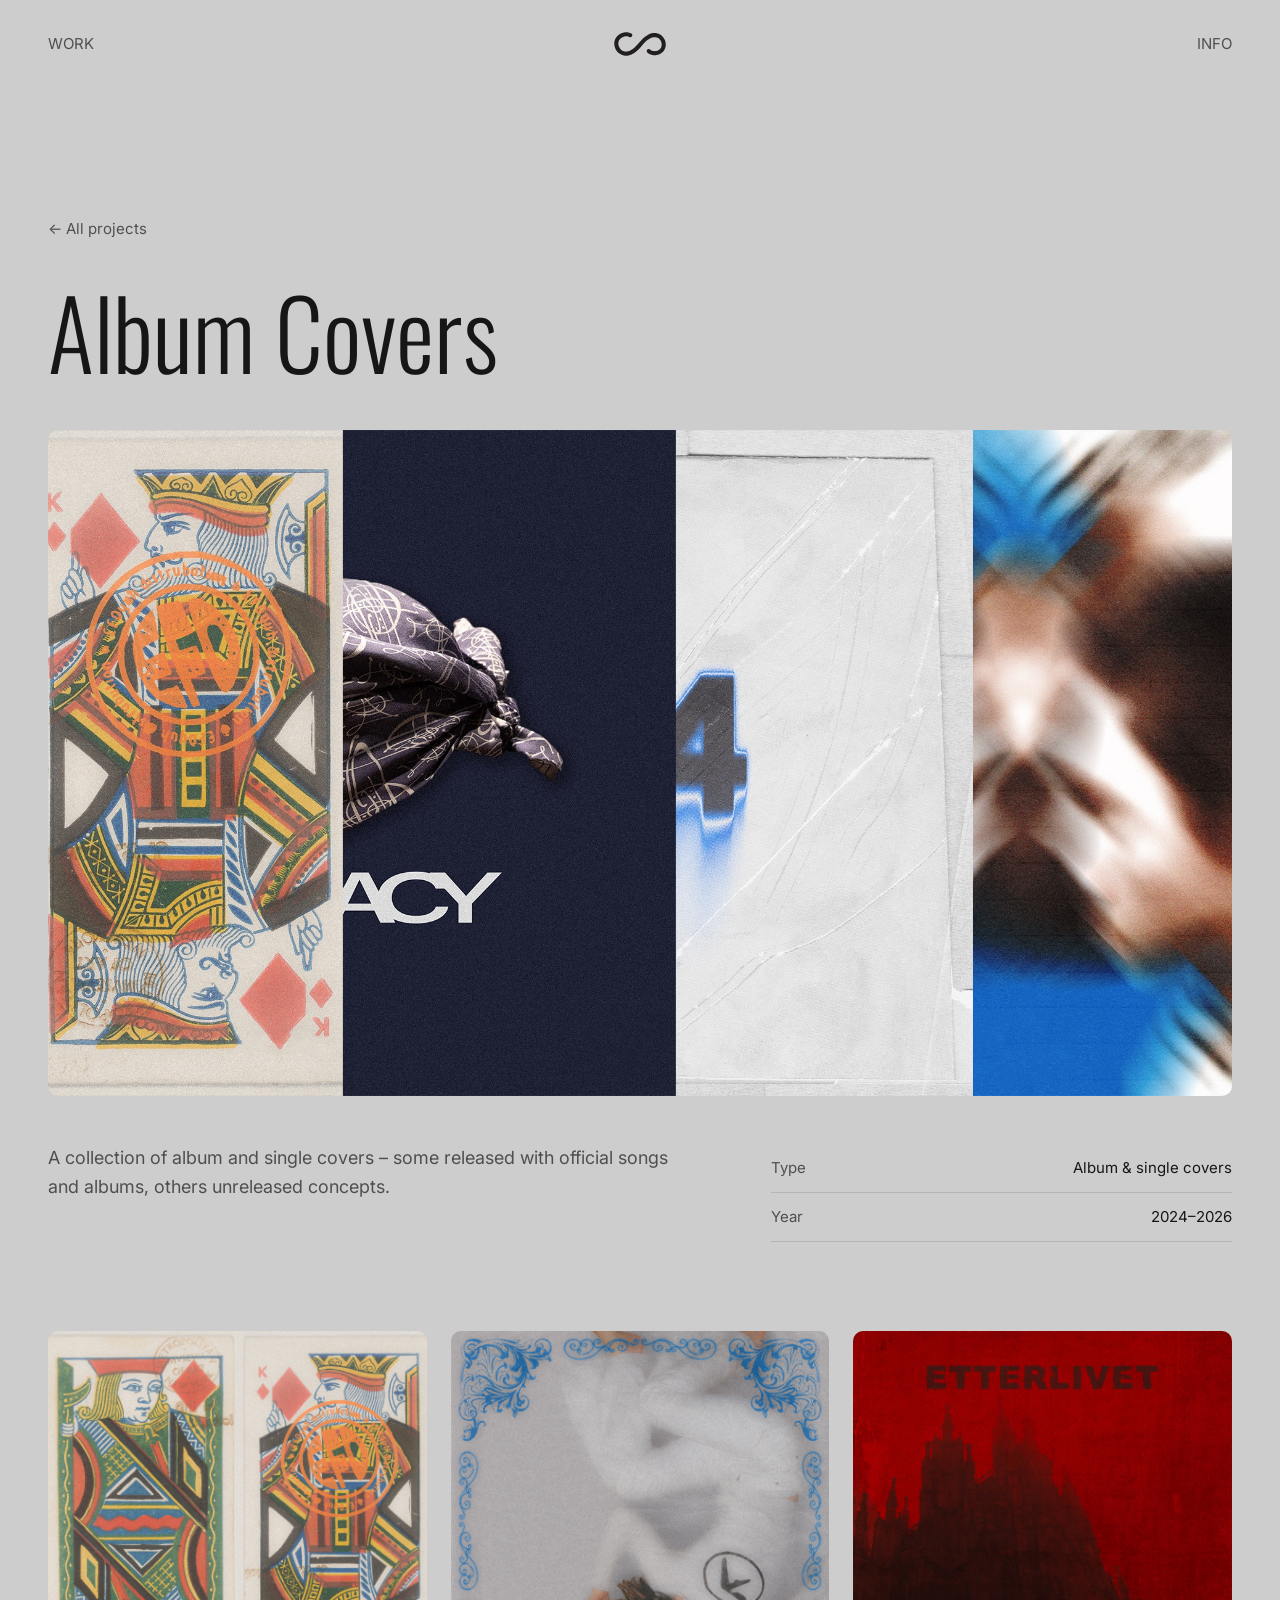
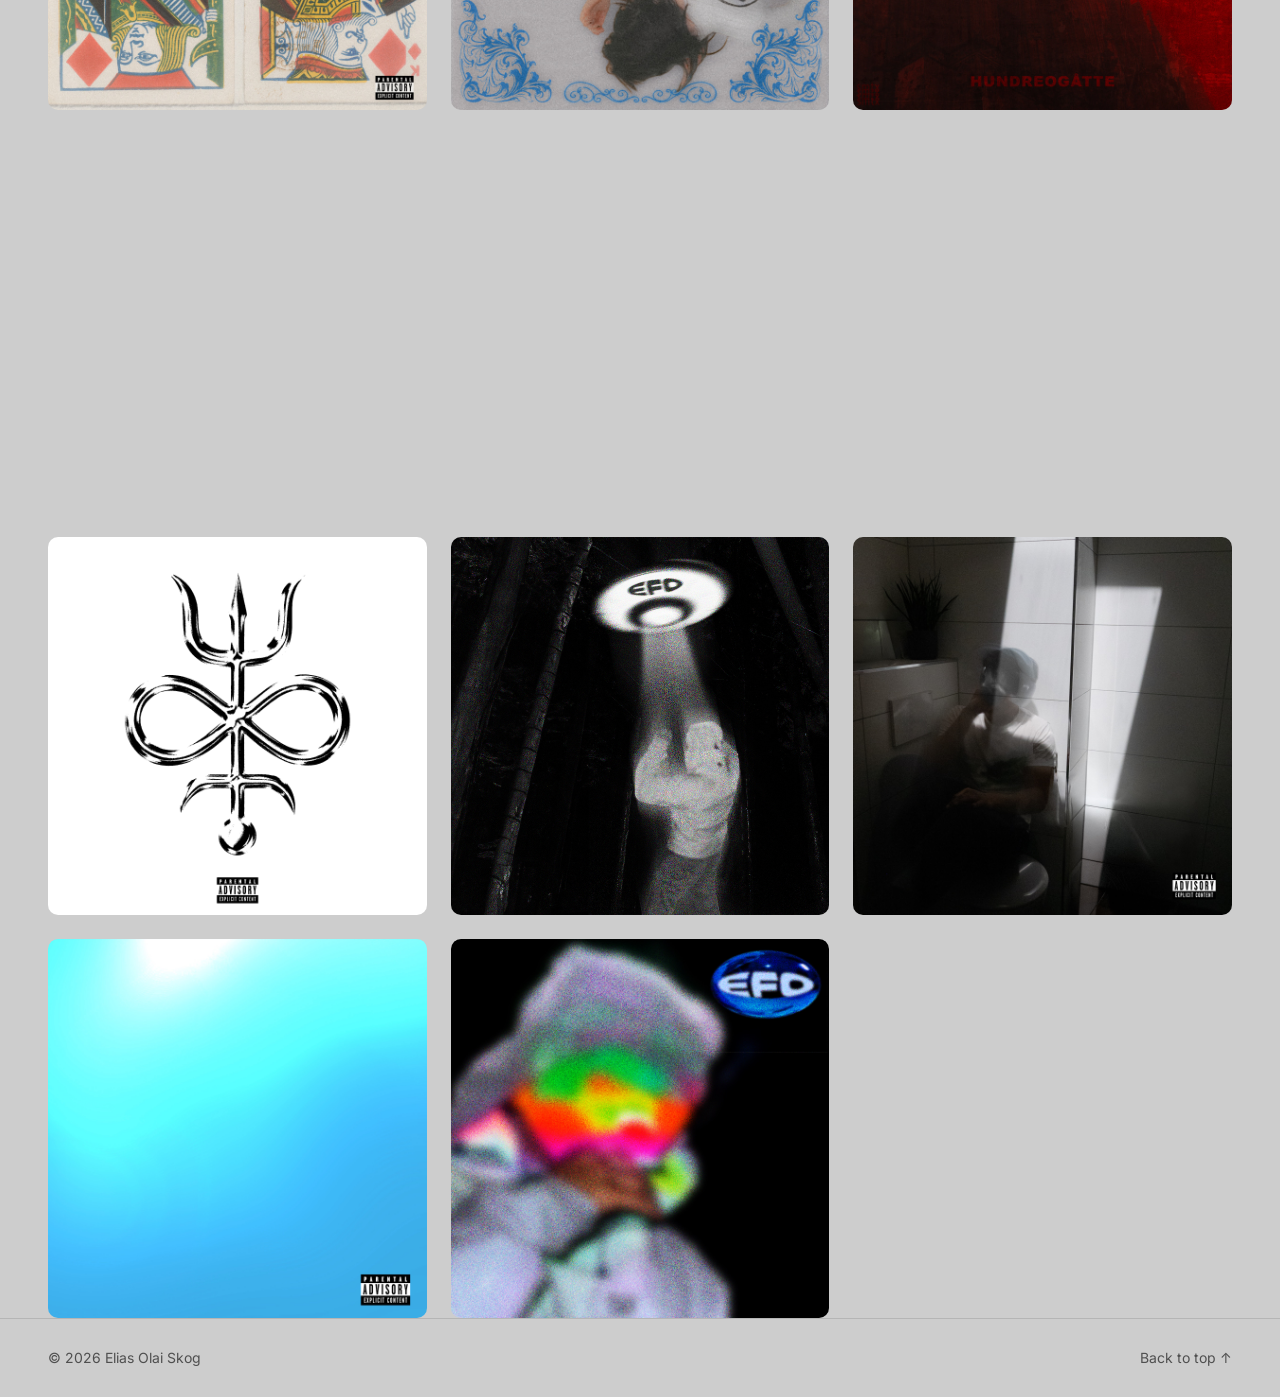
==== prosjekter/album-covers.html @ 77211469 "First version of the portfolio website Intro screen with grid and skog logo, project gallery with fo" ====
<!doctype html>
<html lang="en">
<head>
  <meta charset="utf-8">
  <meta name="viewport" content="width=device-width, initial-scale=1">
  <title>Album Covers – Elias Olai Skog</title>
  <link rel="preconnect" href="https://fonts.googleapis.com">
  <link rel="preconnect" href="https://fonts.gstatic.com" crossorigin>
  <link href="https://fonts.googleapis.com/css2?family=Oswald:wght@200..700&family=Inter:wght@400;500;600&display=swap" rel="stylesheet">
  <link rel="stylesheet" href="../style.css">
</head>
<body>

  <header class="header">
    <nav class="wrap header-inner">
      <a href="../index.html#arbeid" class="nav-link">WORK</a>
      <a href="../index.html" class="logo"><img src="../assets/logo.svg" alt="Elias Olai Skog – back to home"></a>
      <a href="#info" class="nav-link nav-right">INFO</a>
    </nav>
  </header>

  <main class="wrap">
    <section class="project-hero">
      <a href="../index.html#arbeid" class="back">← All projects</a>
      <h1 class="reveal">Album Covers</h1>
    </section>

    <div class="card-img reveal" style="aspect-ratio: 16/9">
      <img src="Prosjekt%204/web/thumbnail.jpg" alt="Album covers by Elias Olai Skog">
    </div>

    <section class="project-info">
      <div class="reveal">
        <p>A collection of album and single covers – some released with official songs and albums, others unreleased concepts.</p>
      </div>
      <ul class="facts reveal">
        <li><span>Type</span><span>Album &amp; single covers</span></li>
        <li><span>Year</span><span>2024–2026</span></li>
      </ul>
    </section>

    <!-- Coverne vises i rekkefølge 1–11. Nytt cover: legg til en ny <img>-linje. -->
    <section class="cover-grid">
        <img class="reveal" src="Prosjekt%204/web/cover-01.jpg" alt="Album cover 1" loading="lazy">
        <img class="reveal" src="Prosjekt%204/web/cover-02.jpg" alt="Album cover 2" loading="lazy">
        <img class="reveal" src="Prosjekt%204/web/cover-03.jpg" alt="Album cover 3" loading="lazy">
        <img class="reveal" src="Prosjekt%204/web/cover-04.jpg" alt="Album cover 4" loading="lazy">
        <img class="reveal" src="Prosjekt%204/web/cover-05.jpg" alt="Album cover 5" loading="lazy">
        <img class="reveal" src="Prosjekt%204/web/cover-06.jpg" alt="Album cover 6" loading="lazy">
        <img class="reveal" src="Prosjekt%204/web/cover-07.jpg" alt="Album cover 7" loading="lazy">
        <img class="reveal" src="Prosjekt%204/web/cover-08.jpg" alt="Album cover 8" loading="lazy">
        <img class="reveal" src="Prosjekt%204/web/cover-09.jpg" alt="Album cover 9" loading="lazy">
        <img class="reveal" src="Prosjekt%204/web/cover-10.jpg" alt="Album cover 10" loading="lazy">
        <img class="reveal" src="Prosjekt%204/web/cover-11.jpg" alt="Album cover 11" loading="lazy">
    </section>

  </main>

  <footer class="footer">
    <div class="wrap">
      <span>© <span data-year>2026</span> Elias Olai Skog</span>
      <a href="#">Back to top ↑</a>
    </div>
  </footer>

  <script src="../script.js"></script>
</body>
</html>
---- style.css ----
/* ==========================================================
   Portfolio – stilark
   Endre farger og fonter her i :root, så oppdateres hele siden.
   ========================================================== */

:root {
  --bg: #cdcdcd;
  --text: #161616;
  --muted: #4f4f4f;
  --line: #b5b5b5;
  --accent: #161616;

  --font-sans: "Inter", system-ui, -apple-system, sans-serif;
  --font-display: "Oswald", "Arial Narrow", sans-serif;   /* overskriftsfont */
  --display-weight: 300;   /* felles tykkelse for overskrifter: 200 (tynn) – 700 (fet) */

  --radius: 10px;   /* avrunding på bildehjørner */

  --max: 1280px;
  --gutter: clamp(20px, 4vw, 48px);
}

* { box-sizing: border-box; margin: 0; padding: 0; }

html { scroll-behavior: smooth; }

body {
  background: var(--bg);
  color: var(--text);
  font-family: var(--font-sans);
  font-size: 16px;
  line-height: 1.6;
  -webkit-font-smoothing: antialiased;
}

img { display: block; width: 100%; height: auto; }

a { color: inherit; text-decoration: none; }

.wrap {
  max-width: var(--max);
  margin: 0 auto;
  padding: 0 var(--gutter);
}

/* ---------- Header ---------- */

.header {
  position: sticky;
  top: 0;
  z-index: 10;
  background: color-mix(in srgb, var(--bg) 88%, transparent);
  backdrop-filter: blur(10px);
}

/* På forsiden er headeren skjult til man har scrollet forbi intro-skjermen */
.har-intro .header {
  position: fixed;
  left: 0;
  right: 0;
  transform: translateY(-100%);
  opacity: 0;
  pointer-events: none;
  transition: transform .4s ease, opacity .4s ease;
}
.har-intro .header.synlig { transform: none; opacity: 1; pointer-events: auto; }

/* Tre kolonner: lenke til venstre, logo i midten, lenke til høyre */
.header-inner {
  display: grid;
  grid-template-columns: 1fr auto 1fr;
  align-items: center;
  height: 88px;
}

.logo { display: block; }
.logo img { height: 24px; width: auto; }   /* juster høyden for å endre logostørrelsen */

.nav-link { font-size: 15px; color: var(--muted); transition: color .2s; justify-self: start; }
.nav-link:hover { color: var(--text); }
.nav-right { justify-self: end; }

/* ---------- Forside / intro ----------
   --u er størrelsen på én rute i rutenettet (1/6 av bredden, men aldri
   så stor at det ikke får plass i høyden). Alt annet regnes ut fra den. */

.intro {
  --u: min(100vw / 6, 100svh / 3.375);
  --ox: calc(50vw - 3 * var(--u));          /* venstre kant av rutenettet */
  --oy: calc(50svh - 1.6875 * var(--u));    /* topp av rutenettet */
  --grid: #878787;

  position: relative;
  height: 100svh;
  overflow: hidden;
  background-color: var(--bg);
  background-image:
    linear-gradient(to right, var(--grid) 1px, transparent 1px),
    linear-gradient(to bottom, var(--grid) 1px, transparent 1px);
  background-size: var(--u) var(--u);
  background-position: calc(var(--ox) + var(--u) / 2) calc(var(--oy) + var(--u) / 2);
}

.intro-logo {
  position: absolute;
  left: 50%;
  top: calc(var(--oy) + 1.516 * var(--u));
  width: calc(4.156 * var(--u));
  transform: translate(-50%, -50%);
  margin: 0;
}

/* Ovalen fylles med bakgrunnsfargen, så rutenettet ikke synes gjennom logoen */
.intro-logo img { background: var(--bg); border-radius: 50%; }

/* Håndtegnet skjelving – slås av for dem som har valgt «reduser bevegelse» */
@media (prefers-reduced-motion: no-preference) {
  .intro[data-effekt="handtegnet"] .intro-logo img { filter: url(#skog-wiggle); }
  .intro[data-effekt="vann"] .intro-logo img { filter: url(#skog-vann); }
}

.intro-link {
  position: absolute;
  top: calc(var(--oy) + 2.5 * var(--u));
  width: 0;
  height: 0;
  color: #000;
  font-family: "Helvetica Neue", Helvetica, Arial, sans-serif;
}
.intro-work  { left: calc(var(--ox) + 1.5 * var(--u)); }
.intro-about { left: calc(var(--ox) + 4.5 * var(--u)); }

.intro-link .label {
  position: absolute;
  top: calc(0.033 * var(--u));
  font-size: max(13px, calc(0.152 * var(--u)));
  line-height: 1;
  white-space: nowrap;
}
.intro-work .label  { right: calc(0.0625 * var(--u)); }
.intro-about .label { left: calc(0.06 * var(--u)); }

/* Pluss-tegnet på krysset */
.plus {
  --ps: max(14px, calc(0.1125 * var(--u)));
  --pt: max(1.5px, calc(0.0094 * var(--u)));
  position: absolute;
  width: var(--ps);
  height: var(--ps);
  left: calc(var(--ps) / -2);
  top: calc(var(--ps) / -2);
  transition: transform .35s ease;
}
.plus::before, .plus::after {
  content: "";
  position: absolute;
  background: currentColor;
}
.plus::before { left: 0; right: 0; top: calc(50% - var(--pt) / 2); height: var(--pt); }
.plus::after  { top: 0; bottom: 0; left: calc(50% - var(--pt) / 2); width: var(--pt); }

.intro-link:hover .plus,
.intro-link:focus-visible .plus { transform: rotate(135deg); }   /* 45° eller 135° gir en X */

/* ---------- Seksjoner ---------- */

.section { padding: clamp(60px, 9vw, 120px) 0; border-top: 1px solid var(--line); }
.intro + .section { border-top: none; }
#arbeid { scroll-margin-top: 88px; }

.section-label {
  font-size: 13px;
  text-transform: uppercase;
  letter-spacing: 0.08em;
  color: var(--muted);
  margin-bottom: 40px;
}

/* ---------- Prosjektgalleri ---------- */

.grid {
  display: grid;
  grid-template-columns: repeat(2, 1fr);
  gap: clamp(24px, 3vw, 40px) clamp(16px, 2.5vw, 32px);
}

.card-img {
  position: relative;
  overflow: hidden;
  background: var(--line);
  aspect-ratio: 16 / 9;
  border-radius: var(--radius);
}

.card-img img,
.card-img video {
  display: block;
  width: 100%;
  height: 100%;
  object-fit: cover;
  transition: transform .6s cubic-bezier(.2, .7, .2, 1);
}

.card:hover .card-img img,
.card:hover .card-img video { transform: scale(1.03); }

/* Navn og år ligger oppå bildet, øverst til venstre.
   En svak mørk toning bak gjør hvit tekst lesbar på alle bilder. */
.card-img::after {
  content: "";
  position: absolute;
  inset: 0;
  background: linear-gradient(160deg, rgba(0,0,0,.45) 0%, rgba(0,0,0,0) 45%);
  opacity: 0;
  transition: opacity .3s ease;
}

.card-meta {
  position: absolute;
  top: clamp(14px, 2vw, 22px);
  left: clamp(14px, 2vw, 22px);
  z-index: 1;
  color: #fff;
  font-size: 15px;
  line-height: 1.35;
  opacity: 0;
  transform: translateY(-4px);
  transition: opacity .3s ease, transform .3s ease;
}

.card-meta strong { display: block; font-family: var(--font-display); font-weight: var(--display-weight); font-size: 22px; line-height: 1.15; }
.card-meta span { display: block; opacity: .75; }

/* Vises bare når musen er over prosjektet */
.card:hover .card-meta,
.card:focus-visible .card-meta { opacity: 1; transform: none; }
.card:hover .card-img::after,
.card:focus-visible .card-img::after { opacity: 1; }

/* På mobil/nettbrett finnes ikke hover – der vises teksten alltid */
@media (hover: none) {
  .card-meta, .card-img::after { opacity: 1; transform: none; }
}

/* ---------- Info-overlay ----------
   Legger seg over siden med litt gjennomsiktighet når man klikker INFO. */

.about {
  position: fixed;
  inset: 0;
  z-index: 50;
  overflow-y: auto;
  background: color-mix(in srgb, var(--bg) 88%, transparent);
  backdrop-filter: blur(6px);
  -webkit-backdrop-filter: blur(6px);
  opacity: 0;
  visibility: hidden;
  transition: opacity .35s ease, visibility 0s linear .35s;
}
.about.open { opacity: 1; visibility: visible; transition: opacity .35s ease; }
body.about-open { overflow: hidden; }

.about-top {
  display: flex;
  justify-content: flex-end;
  align-items: center;
  height: 88px;
}
.about-close {
  font: inherit;
  font-size: 15px;
  color: var(--muted);
  background: none;
  border: 0;
  cursor: pointer;
  padding: 0;
}
.about-close:hover { color: var(--text); }

.about-body { padding: clamp(32px, 8vh, 96px) 0 64px; max-width: 900px; }


.about-row {
  display: grid;
  grid-template-columns: 160px 1fr;
  gap: 24px;
  padding: 20px 0;
  border-top: 1px solid var(--line);
  font-size: 16px;
}
.about-row:last-child { border-bottom: 1px solid var(--line); }
.about-row h2 {
  font-size: 13px;
  font-weight: 400;
  text-transform: uppercase;
  letter-spacing: .08em;
  color: var(--muted);
  padding-top: 3px;
}
.about-row ul { list-style: none; }
.about-row p { max-width: 52ch; }
.about-row a { border-bottom: 1px solid transparent; transition: border-color .2s; }
.about-row a:hover { border-color: currentColor; }

/* Innholdet glir litt opp når overlayen åpnes */
.about-body > * { transform: translateY(12px); transition: transform .5s ease; }
.about.open .about-body > * { transform: none; }

@media (max-width: 760px) {
  .about-row { grid-template-columns: 1fr; gap: 8px; }
}

/* ---------- Footer ---------- */

.footer { border-top: 1px solid var(--line); padding: 28px 0; font-size: 14px; color: var(--muted); }
.footer .wrap { display: flex; justify-content: space-between; gap: 16px; }

/* ---------- Prosjektside ---------- */

.project-hero { padding: clamp(60px, 10vw, 140px) 0 48px; }

.back { font-size: 15px; color: var(--muted); display: inline-block; margin-bottom: 40px; }
.back:hover { color: var(--text); }

.project-hero h1 {
  font-family: var(--font-display);
  font-weight: var(--display-weight);
  font-size: clamp(48px, 7.5vw, 104px);
  line-height: 1.05;
}

.project-info {
  display: grid;
  grid-template-columns: 7fr 5fr;
  gap: clamp(32px, 6vw, 96px);
  padding: 48px 0 clamp(48px, 7vw, 96px);
}

.project-info p { font-size: 18px; color: var(--muted); max-width: 58ch; margin-bottom: 16px; }

.facts { list-style: none; font-size: 15px; }
.facts li { display: flex; justify-content: space-between; gap: 24px; padding: 12px 0; border-bottom: 1px solid var(--line); }
.facts li span:first-child { color: var(--muted); flex-shrink: 0; }
.facts li span:last-child { text-align: right; }

.project-images img,
.project-images video { display: block; width: 100%; border-radius: var(--radius); }
.project-images { display: grid; gap: clamp(16px, 2.5vw, 32px); }
.project-images .pair { display: grid; grid-template-columns: 1fr 1fr; gap: clamp(16px, 2.5vw, 32px); }


/* Rutenett for mange bilder, f.eks. album-cover */
.cover-grid {
  display: grid;
  grid-template-columns: repeat(3, 1fr);
  gap: clamp(12px, 2vw, 24px);
}
.cover-grid img {
  aspect-ratio: 1 / 1;
  object-fit: cover;
  border-radius: var(--radius);
  background: var(--line);
}
@media (max-width: 760px) {
  .cover-grid { grid-template-columns: repeat(2, 1fr); }
}

/* ---------- Animasjon ved scroll ---------- */

.reveal { opacity: 0; transform: translateY(24px); transition: opacity .8s ease, transform .8s ease; }
.reveal.visible { opacity: 1; transform: none; }

@media (prefers-reduced-motion: reduce) {
  .reveal { opacity: 1; transform: none; transition: none; }
}

/* ---------- Mobil ---------- */

@media (max-width: 760px) {
  .nav-link { font-size: 14px; }
  .logo img { height: 20px; }
  .grid, .about, .project-info, .project-images .pair { grid-template-columns: 1fr; }
  .footer .wrap { flex-direction: column; }
}
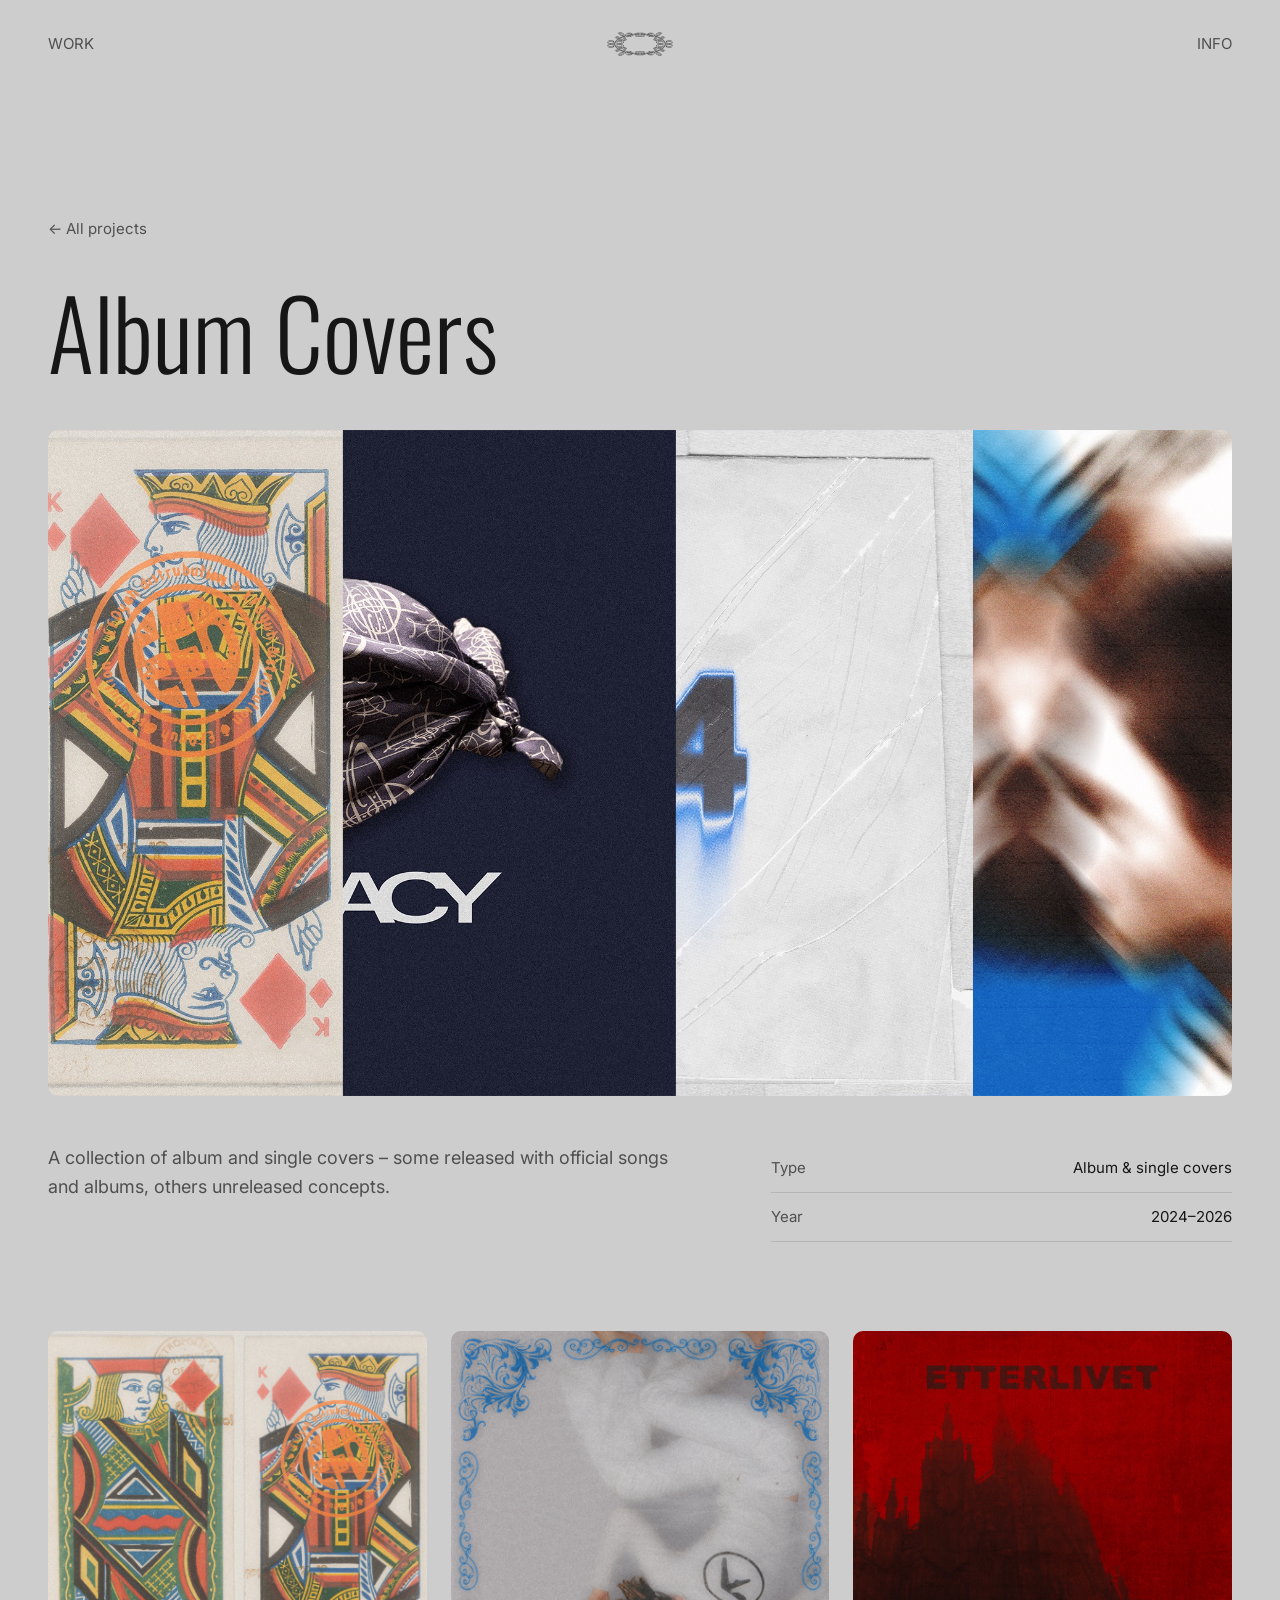
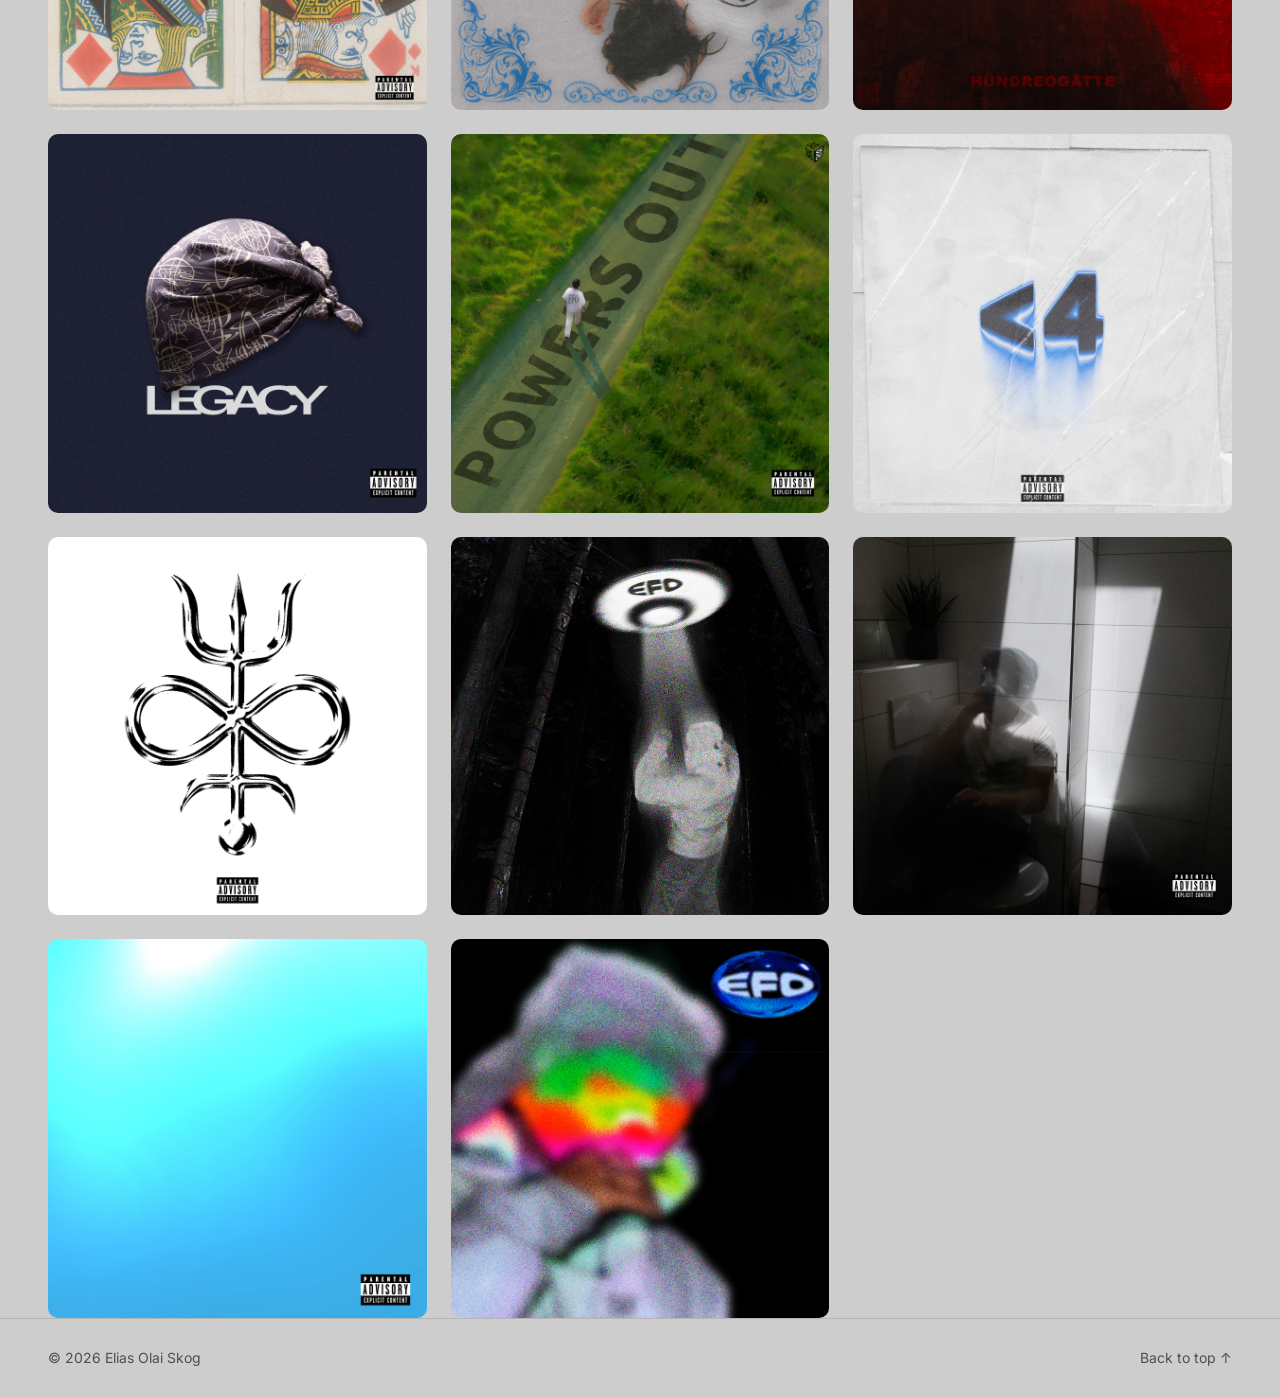
==== commit b4cc1056: "Red front page with new SKOG logo and ink-in-water effect - New front page logo (Skog Forside.svg) i" ====
--- a/prosjekter/album-covers.html
+++ b/prosjekter/album-covers.html
@@ -13,15 +13,15 @@
 
   <header class="header">
     <nav class="wrap header-inner">
-      <a href="../index.html#arbeid" class="nav-link">WORK</a>
-      <a href="../index.html" class="logo"><img src="../assets/logo.svg" alt="Elias Olai Skog – back to home"></a>
+      <a href="../#arbeid" class="nav-link">WORK</a>
+      <a href="../" class="logo"><img class="logo-standard" src="../assets/Top%20Logo_1.svg" alt="Elias Olai Skog – back to home"><img class="logo-hover" src="../assets/Top%20Logo_2.svg" alt="" aria-hidden="true"></a>
       <a href="#info" class="nav-link nav-right">INFO</a>
     </nav>
   </header>
 
   <main class="wrap">
     <section class="project-hero">
-      <a href="../index.html#arbeid" class="back">← All projects</a>
+      <a href="../#arbeid" class="back">← All projects</a>
       <h1 class="reveal">Album Covers</h1>
     </section>
 
--- a/style.css
+++ b/style.css
@@ -73,8 +73,12 @@
   height: 88px;
 }
 
-.logo { display: block; }
-.logo img { height: 24px; width: auto; }   /* juster høyden for å endre logostørrelsen */
+.logo { display: grid; }
+.logo img { grid-area: 1 / 1; justify-self: center; height: 24px; width: auto; }
+/* Hover: Top Logo_1 byttes til Top Logo_2 */
+.logo .logo-hover { opacity: 0; }
+.logo:hover .logo-standard, .logo:focus-visible .logo-standard { opacity: 0; }
+.logo:hover .logo-hover, .logo:focus-visible .logo-hover { opacity: 1; }   /* juster høyden for å endre logostørrelsen */
 
 .nav-link { font-size: 15px; color: var(--muted); transition: color .2s; justify-self: start; }
 .nav-link:hover { color: var(--text); }
@@ -88,12 +92,13 @@
   --u: min(100vw / 6, 100svh / 3.375);
   --ox: calc(50vw - 3 * var(--u));          /* venstre kant av rutenettet */
   --oy: calc(50svh - 1.6875 * var(--u));    /* topp av rutenettet */
-  --grid: #878787;
+  --rod: #ff0000;                          /* bakgrunnsfarge på forsiden */
+  --grid: #ffffff;                         /* farge på rutenettet */
 
   position: relative;
   height: 100svh;
   overflow: hidden;
-  background-color: var(--bg);
+  background-color: var(--rod);
   background-image:
     linear-gradient(to right, var(--grid) 1px, transparent 1px),
     linear-gradient(to bottom, var(--grid) 1px, transparent 1px);
@@ -110,13 +115,15 @@
   margin: 0;
 }
 
-/* Ovalen fylles med bakgrunnsfargen, så rutenettet ikke synes gjennom logoen */
-.intro-logo img { background: var(--bg); border-radius: 50%; }
+/* Logoen gjøres hvit, og ovalen bak fylles med rødt så rutenettet ikke synes gjennom */
+.intro-logo { background: var(--rod); border-radius: 50%; }
+.intro-logo img { display: block; width: 100%; height: auto; filter: brightness(0) invert(1); }
 
 /* Håndtegnet skjelving – slås av for dem som har valgt «reduser bevegelse» */
 @media (prefers-reduced-motion: no-preference) {
-  .intro[data-effekt="handtegnet"] .intro-logo img { filter: url(#skog-wiggle); }
-  .intro[data-effekt="vann"] .intro-logo img { filter: url(#skog-vann); }
+  .intro[data-effekt="handtegnet"] .intro-logo img { filter: brightness(0) invert(1) url(#skog-wiggle); }
+  .intro[data-effekt="vann"] .intro-logo img { filter: brightness(0) invert(1) url(#skog-vann); }
+  .intro[data-effekt="blekk"] .intro-logo img { filter: brightness(0) invert(1) url(#skog-blekk); }
 }
 
 .intro-link {
@@ -124,7 +131,7 @@
   top: calc(var(--oy) + 2.5 * var(--u));
   width: 0;
   height: 0;
-  color: #000;
+  color: #fff;
   font-family: "Helvetica Neue", Helvetica, Arial, sans-serif;
 }
 .intro-work  { left: calc(var(--ox) + 1.5 * var(--u)); }
@@ -143,7 +150,7 @@
 /* Pluss-tegnet på krysset */
 .plus {
   --ps: max(14px, calc(0.1125 * var(--u)));
-  --pt: max(1.5px, calc(0.0094 * var(--u)));
+  --pt: max(2.5px, calc(0.018 * var(--u)));   /* tykkelse på plusstegnet */
   position: absolute;
   width: var(--ps);
   height: var(--ps);
@@ -347,6 +354,8 @@
 .project-images video { display: block; width: 100%; border-radius: var(--radius); }
 .project-images { display: grid; gap: clamp(16px, 2.5vw, 32px); }
 .project-images .pair { display: grid; grid-template-columns: 1fr 1fr; gap: clamp(16px, 2.5vw, 32px); }
+.project-images .pair { align-items: start; }
+.project-images .stack { display: grid; gap: clamp(16px, 2.5vw, 32px); }
 
 
 /* Rutenett for mange bilder, f.eks. album-cover */
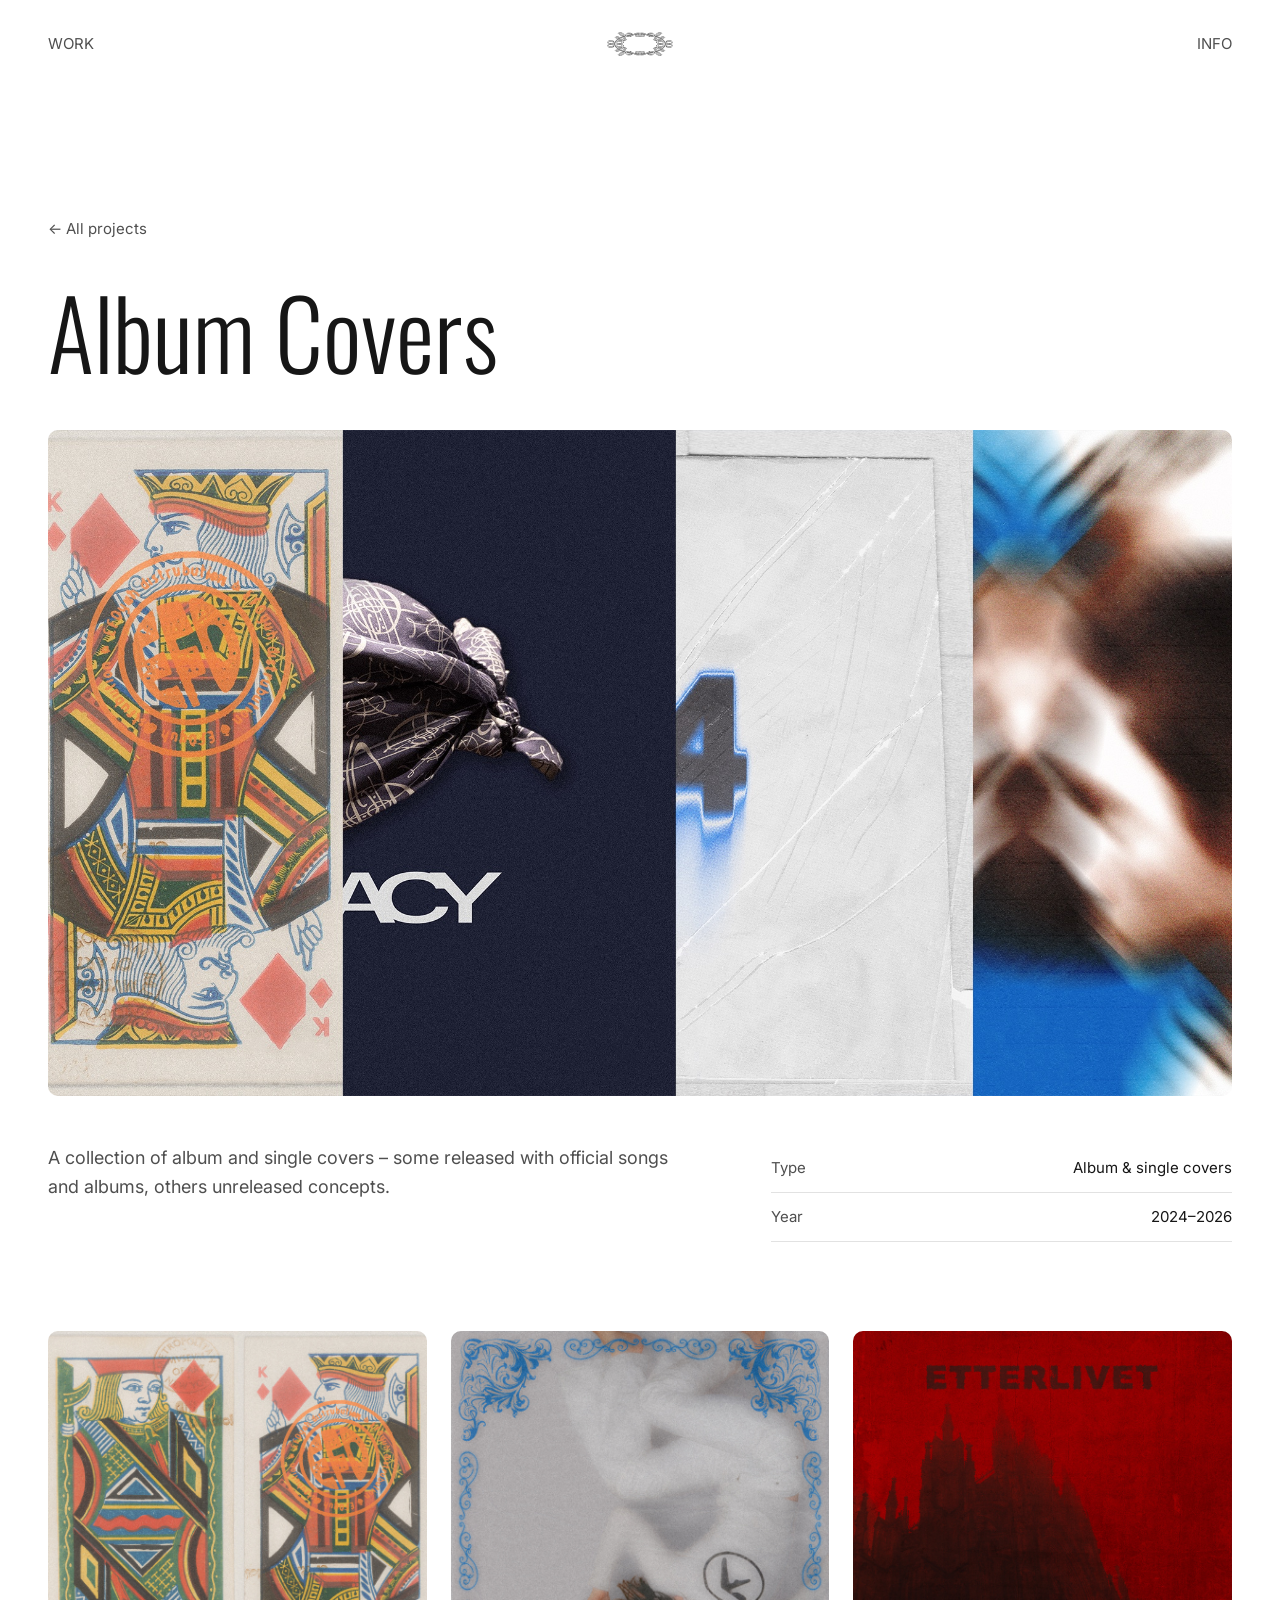
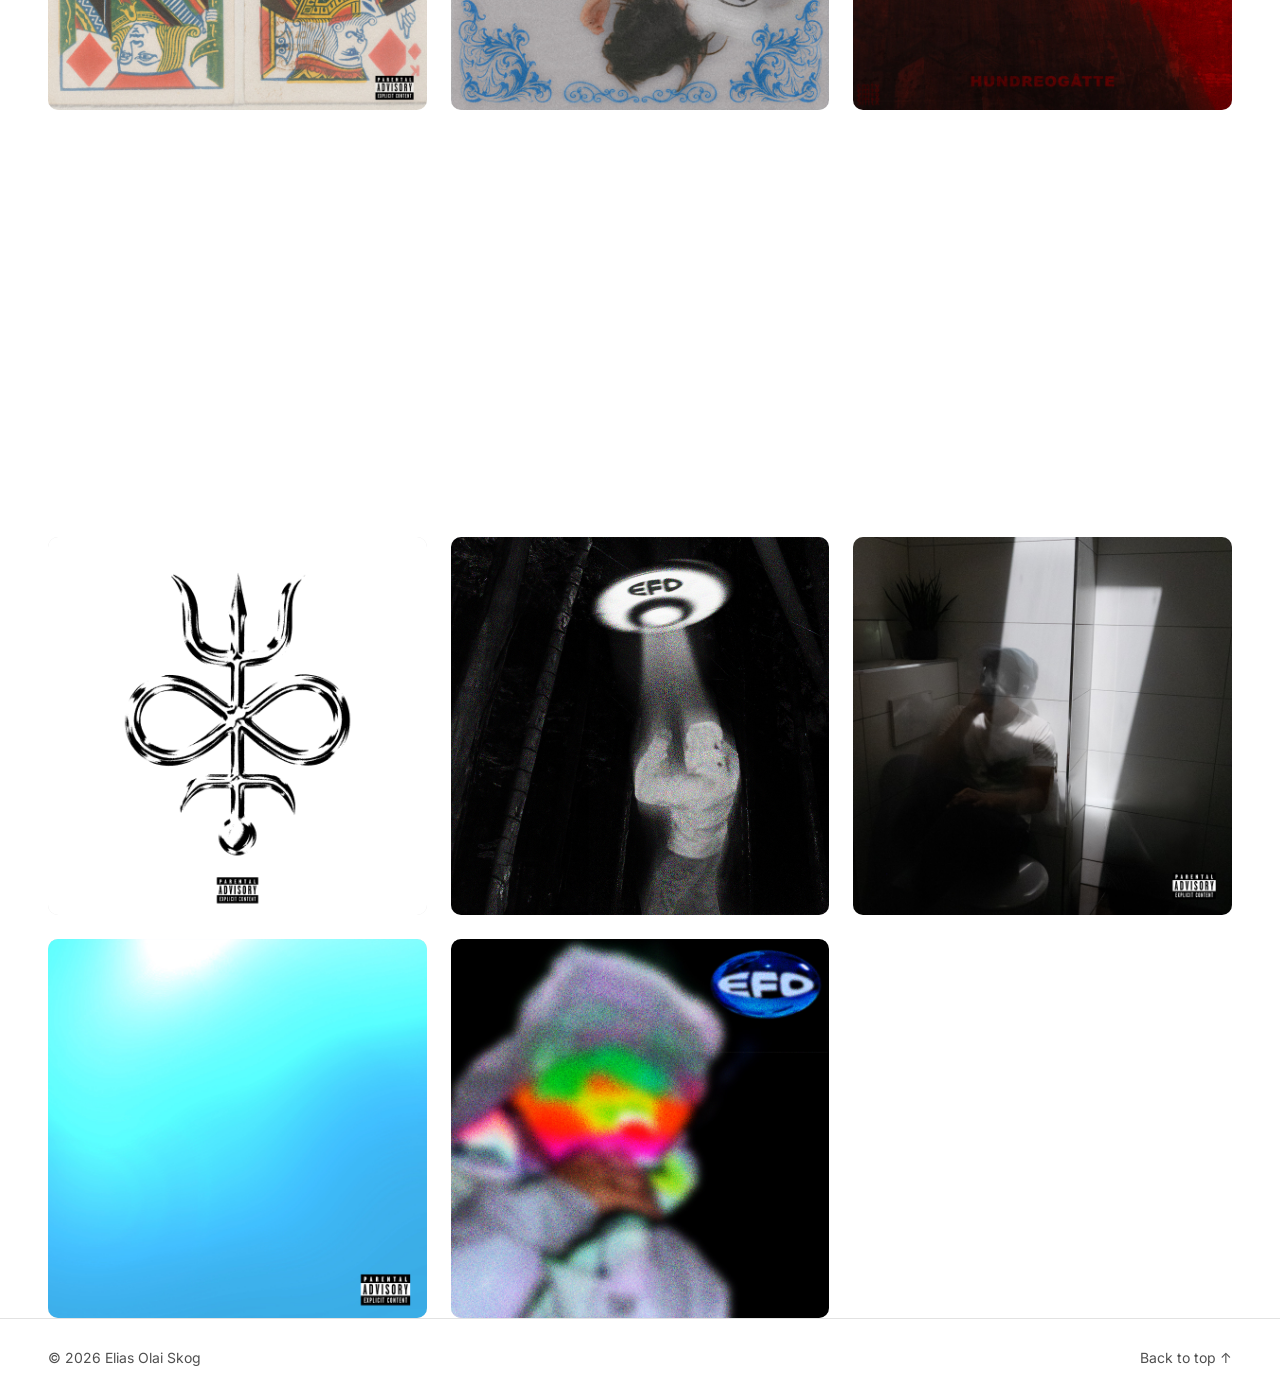
==== commit fe7e7a98: "Add red favicon Co-Authored-By: Claude Opus 5.5 <noreply@anthropic.com>" ====
--- a/prosjekter/album-covers.html
+++ b/prosjekter/album-covers.html
@@ -7,6 +7,7 @@
   <link rel="preconnect" href="https://fonts.googleapis.com">
   <link rel="preconnect" href="https://fonts.gstatic.com" crossorigin>
   <link href="https://fonts.googleapis.com/css2?family=Oswald:wght@200..700&family=Inter:wght@400;500;600&display=swap" rel="stylesheet">
+  <link rel="icon" type="image/png" href="../assets/favicon.png">
   <link rel="stylesheet" href="../style.css">
 </head>
 <body>
--- a/style.css
+++ b/style.css
@@ -4,10 +4,10 @@
    ========================================================== */
 
 :root {
-  --bg: #cdcdcd;
+  --bg: #ffffff;
   --text: #161616;
   --muted: #4f4f4f;
-  --line: #b5b5b5;
+  --line: #e2e2e2;
   --accent: #161616;
 
   --font-sans: "Inter", system-ui, -apple-system, sans-serif;
@@ -107,12 +107,31 @@
 }
 
 .intro-logo {
+  z-index: 1;
   position: absolute;
   left: 50%;
   top: calc(var(--oy) + 1.516 * var(--u));
   width: calc(4.156 * var(--u));
-  transform: translate(-50%, -50%);
+  transform: translate(-50%, -50%) scale(var(--logo-skala, 1));
+  transform-origin: 50% 0;   /* krymper mot toppen */
   margin: 0;
+}
+
+/* Overgang fra den røde forsiden til den hvite siden under:
+   mens man scroller, toner et hvitt lag gradvis inn over hele forsiden,
+   og logoen krymper litt. --p går fra 0 (øverst) til 1 og settes i script.js. */
+.intro { --p: 0; }
+.intro::after {
+  content: "";
+  position: absolute;
+  inset: 0;
+  z-index: 2;
+  pointer-events: none;
+  background: var(--bg);
+  opacity: var(--p);
+}
+@media (prefers-reduced-motion: no-preference) {
+  .intro-logo { --logo-skala: calc(1 - 0.08 * var(--p)); }
 }
 
 /* Logoen gjøres hvit, og ovalen bak fylles med rødt så rutenettet ikke synes gjennom */
@@ -127,6 +146,7 @@
 }
 
 .intro-link {
+  z-index: 1;
   position: absolute;
   top: calc(var(--oy) + 2.5 * var(--u));
   width: 0;
